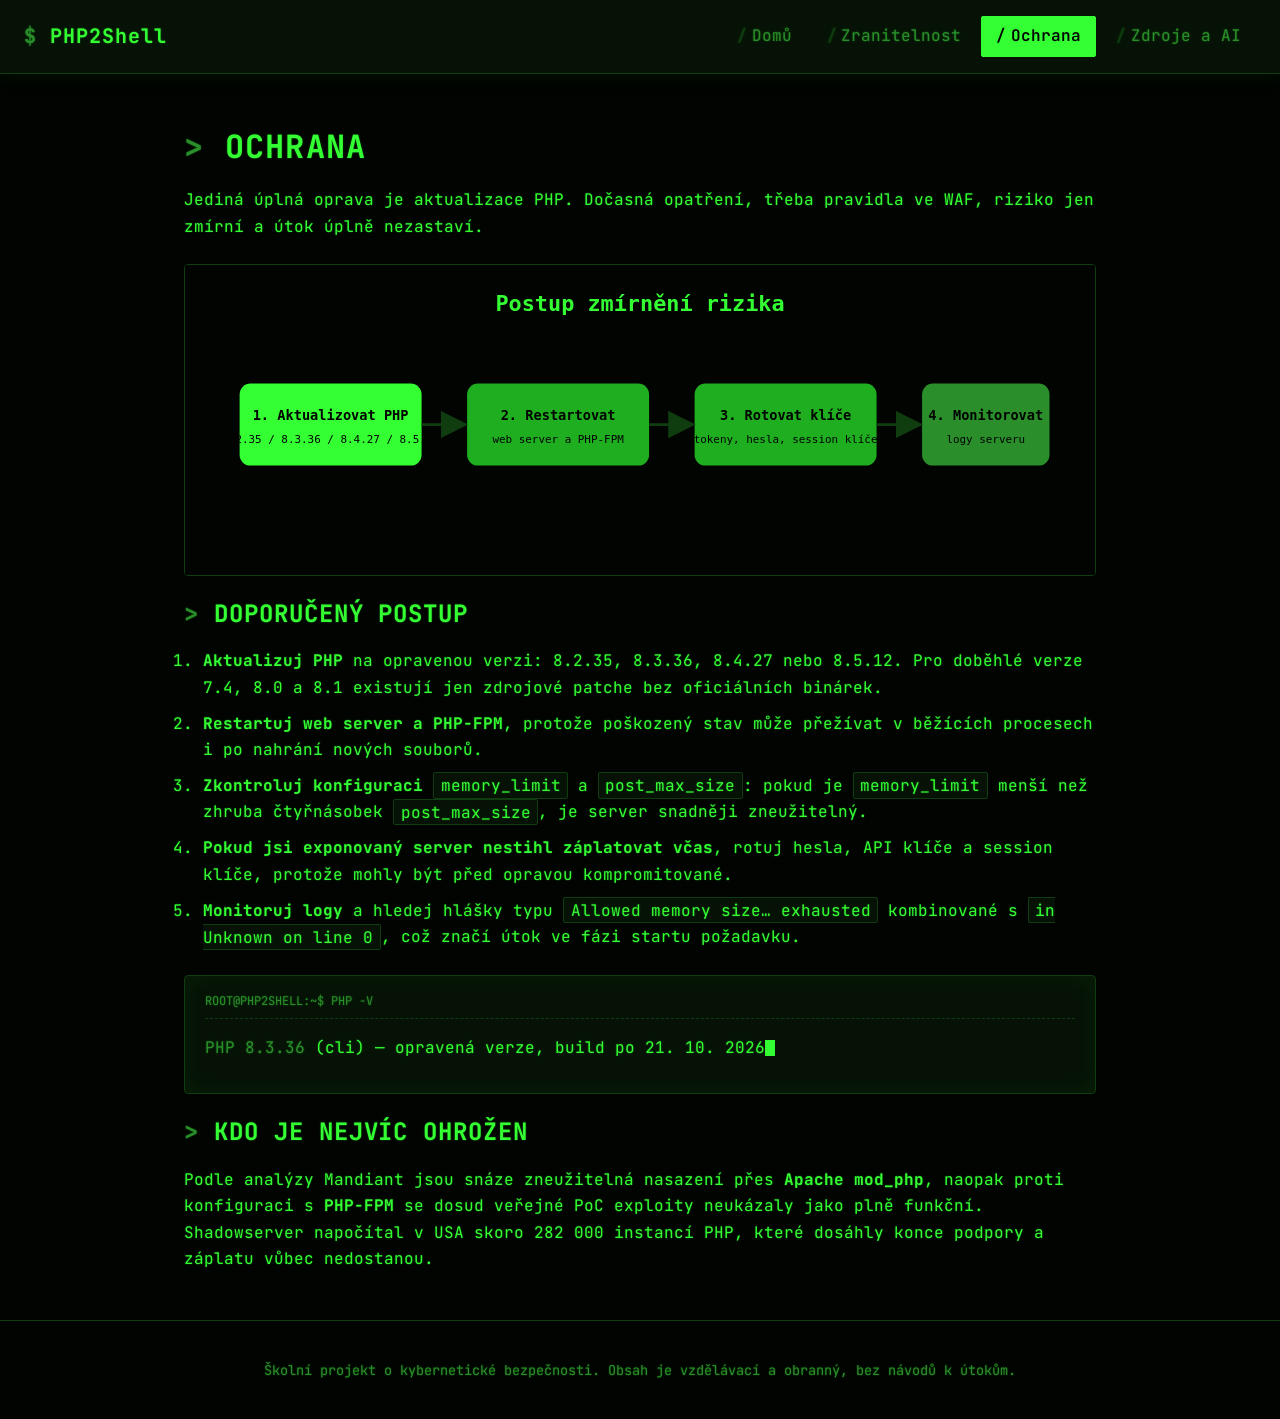
==== ochrana.html @ 237bc99f "Přidání favikony a oprava překlťpů a formulací Co-Authored-By: Claude Sonnet 5.5 <noreply@anthropic." ====
<!DOCTYPE html>
<html lang="cs">
<head>
    <meta charset="UTF-8">
    <meta name="viewport" content="width=device-width, initial-scale=1">
    <title>Ochrana | PHP2Shell</title>
    <meta name="description" content="Doporučené kroky ochrany před zranitelnostmi PHP2Shell (CVE-2026-109618, CVE-2026-109619).">
    <link rel="preconnect" href="https://fonts.googleapis.com">
    <link rel="preconnect" href="https://fonts.gstatic.com" crossorigin>
    <link href="https://fonts.googleapis.com/css2?family=JetBrains+Mono:wght@400;700;800&display=swap" rel="stylesheet">
    <link rel="icon" type="image/svg+xml" href="img/favicon.svg">
    <link rel="stylesheet" href="style.css">
</head>
<body>
    <header class="site-header">
        <a class="brand" href="index.html">PHP2Shell</a>
        <nav>
            <a href="index.html">Domů</a>
            <a href="zranitelnost.html">Zranitelnost</a>
            <a href="ochrana.html" class="active">Ochrana</a>
            <a href="zdroje.html">Zdroje a AI</a>
        </nav>
    </header>

    <main>
        <h1>Ochrana</h1>
        <p>Jediná úplná oprava je aktualizace PHP. Dočasná opatření, třeba pravidla ve WAF, riziko jen
        zmírní a útok úplně nezastaví.</p>

        <img src="img/mitigation.svg" alt="Schéma čtyř kroků ochrany: aktualizovat PHP, restartovat služby, rotovat klíče, monitorovat logy">

        <h2>Doporučený postup</h2>
        <ol class="steps">
            <li><strong>Aktualizuj PHP</strong> na opravenou verzi: 8.2.35, 8.3.36, 8.4.27 nebo 8.5.12.
            Pro doběhlé verze 7.4, 8.0 a 8.1 existují jen zdrojové patche bez oficiálních binárek.</li>
            <li><strong>Restartuj web server a PHP-FPM</strong>, protože poškozený stav může přežívat
            v běžících procesech i po nahrání nových souborů.</li>
            <li><strong>Zkontroluj konfiguraci</strong> <code>memory_limit</code> a <code>post_max_size</code>:
            pokud je <code>memory_limit</code> menší než zhruba čtyřnásobek <code>post_max_size</code>, je
            server snadněji zneužitelný.</li>
            <li><strong>Pokud jsi exponovaný server nestihl záplatovat včas</strong>, rotuj hesla, API klíče
            a session klíče, protože mohly být před opravou kompromitované.</li>
            <li><strong>Monitoruj logy</strong> a hledej hlášky typu <code>Allowed memory size… exhausted</code>
            kombinované s <code>in Unknown on line 0</code>, což značí útok ve fázi startu požadavku.</li>
        </ol>

        <div class="terminal">
            <div class="terminal-title">root@php2shell:~$ php -v</div>
            <p><span class="prompt">PHP 8.3.36</span> (cli) — opravená verze, build po 21. 10. 2026<span class="cursor"></span></p>
        </div>

        <h2>Kdo je nejvíc ohrožen</h2>
        <p>Podle analýzy Mandiant jsou snáze zneužitelná nasazení přes <strong>Apache mod_php</strong>, naopak
        proti konfiguraci s <strong>PHP-FPM</strong> se dosud veřejné PoC exploity neukázaly jako plně funkční.
        Shadowserver napočítal v USA skoro 282 000 instancí PHP, které dosáhly konce podpory a záplatu
        vůbec nedostanou.</p>
    </main>

    <footer class="site-footer">
        <p>Školní projekt o kybernetické bezpečnosti. Obsah je vzdělávací a obranný, bez návodů k útokům.</p>
    </footer>
</body>
</html>
---- style.css ----
:root {
    --bg: #010401;
    --panel: #061206;
    --line: #0f3d0f;
    --text: #33ff33;
    --text-dim: #1fae1f;
    --muted: #2a8f2a;
    --alert: #ff3333;
    --ok: #33ff33;
    --mono: "JetBrains Mono", "Fira Code", "Courier New", ui-monospace, Consolas, monospace;
}

* { box-sizing: border-box; }

body {
    margin: 0;
    background: var(--bg);
    color: var(--text);
    font-family: var(--mono);
    line-height: 1.65;
    text-shadow: 0 0 2px rgba(51, 255, 51, 0.35);
    background-image:
        repeating-linear-gradient(0deg, rgba(0, 0, 0, 0.15) 0px, rgba(0, 0, 0, 0.15) 1px, transparent 1px, transparent 3px);
}

h1, h2, h3 {
    line-height: 1.2;
    text-transform: uppercase;
    letter-spacing: 0.04em;
}

h1::before, h2::before, h3::before { content: "> "; color: var(--muted); }

a { color: var(--ok); text-decoration: underline; text-decoration-color: var(--line); }
a:hover { color: #ffffff; text-decoration-color: var(--ok); }

code {
    font-family: var(--mono);
    background: var(--panel);
    padding: 0.1em 0.4em;
    border-radius: 2px;
    border: 1px solid var(--line);
}

/* Hlavička a menu */
.site-header {
    display: flex;
    flex-wrap: wrap;
    align-items: center;
    justify-content: space-between;
    gap: 0.75rem;
    padding: 1rem 1.5rem;
    background: var(--panel);
    border-bottom: 1px solid var(--line);
    position: sticky;
    top: 0;
    z-index: 10;
    box-shadow: 0 0 20px rgba(51, 255, 51, 0.08);
}

.brand {
    font-family: var(--mono);
    font-weight: 700;
    font-size: 1.25rem;
    color: var(--ok);
    text-decoration: none;
    letter-spacing: 0.05em;
}

.brand::before { content: "$ "; color: var(--muted); }

.site-header nav { display: flex; flex-wrap: wrap; gap: 0.25rem; }

.site-header nav a {
    color: var(--muted);
    text-decoration: none;
    padding: 0.4rem 0.9rem;
    border: 1px solid transparent;
    border-radius: 2px;
}

.site-header nav a::before { content: "/"; color: var(--line); margin-right: 0.3em; }

.site-header nav a:hover { color: var(--text); border-color: var(--line); background: rgba(51, 255, 51, 0.06); }
.site-header nav a.active { color: #010401; background: var(--ok); font-weight: 600; border-color: var(--ok); }
.site-header nav a.active::before { color: #010401; }

main { max-width: 960px; margin: 0 auto; padding: 2rem 1.5rem; }

.site-footer {
    border-top: 1px solid var(--line);
    padding: 1.5rem;
    text-align: center;
    color: var(--muted);
    font-size: 0.85rem;
}

/* Terminálové prvky */
.terminal {
    background: var(--panel);
    border: 1px solid var(--line);
    border-radius: 4px;
    padding: 1rem 1.25rem;
    margin: 1.5rem 0;
    box-shadow: 0 0 25px rgba(51, 255, 51, 0.06) inset;
}

.terminal .prompt { color: var(--muted); }

.terminal-title {
    font-size: 0.75rem;
    color: var(--muted);
    border-bottom: 1px dashed var(--line);
    padding-bottom: 0.4rem;
    margin-bottom: 0.6rem;
    text-transform: uppercase;
}

.cursor {
    display: inline-block;
    width: 0.6em;
    height: 1em;
    background: var(--ok);
    animation: blink 1s steps(1) infinite;
    vertical-align: middle;
}

@keyframes blink { 50% { opacity: 0; } }

.card-grid {
    display: grid;
    grid-template-columns: repeat(auto-fit, minmax(220px, 1fr));
    gap: 1rem;
    margin: 1.5rem 0;
}

.card {
    background: var(--panel);
    border: 1px solid var(--line);
    border-radius: 4px;
    padding: 1rem;
}

.card h3 { margin-top: 0; font-size: 1rem; color: var(--ok); }

.tag {
    display: inline-block;
    font-size: 0.7rem;
    border: 1px solid var(--alert);
    color: var(--alert);
    padding: 0.1rem 0.5rem;
    border-radius: 2px;
    text-transform: uppercase;
    margin-bottom: 0.5rem;
}

table {
    width: 100%;
    border-collapse: collapse;
    margin: 1.5rem 0;
}

th, td {
    border: 1px solid var(--line);
    padding: 0.6rem 0.8rem;
    text-align: left;
}

th { background: var(--panel); color: var(--ok); }

img { max-width: 100%; border: 1px solid var(--line); border-radius: 4px; display: block; margin: 1.5rem 0; }

.steps { padding-left: 1.2rem; }
.steps li { margin-bottom: 0.6rem; }

blockquote {
    border-left: 3px solid var(--alert);
    margin: 1.5rem 0;
    padding: 0.5rem 1rem;
    color: var(--text-dim);
    background: var(--panel);
}
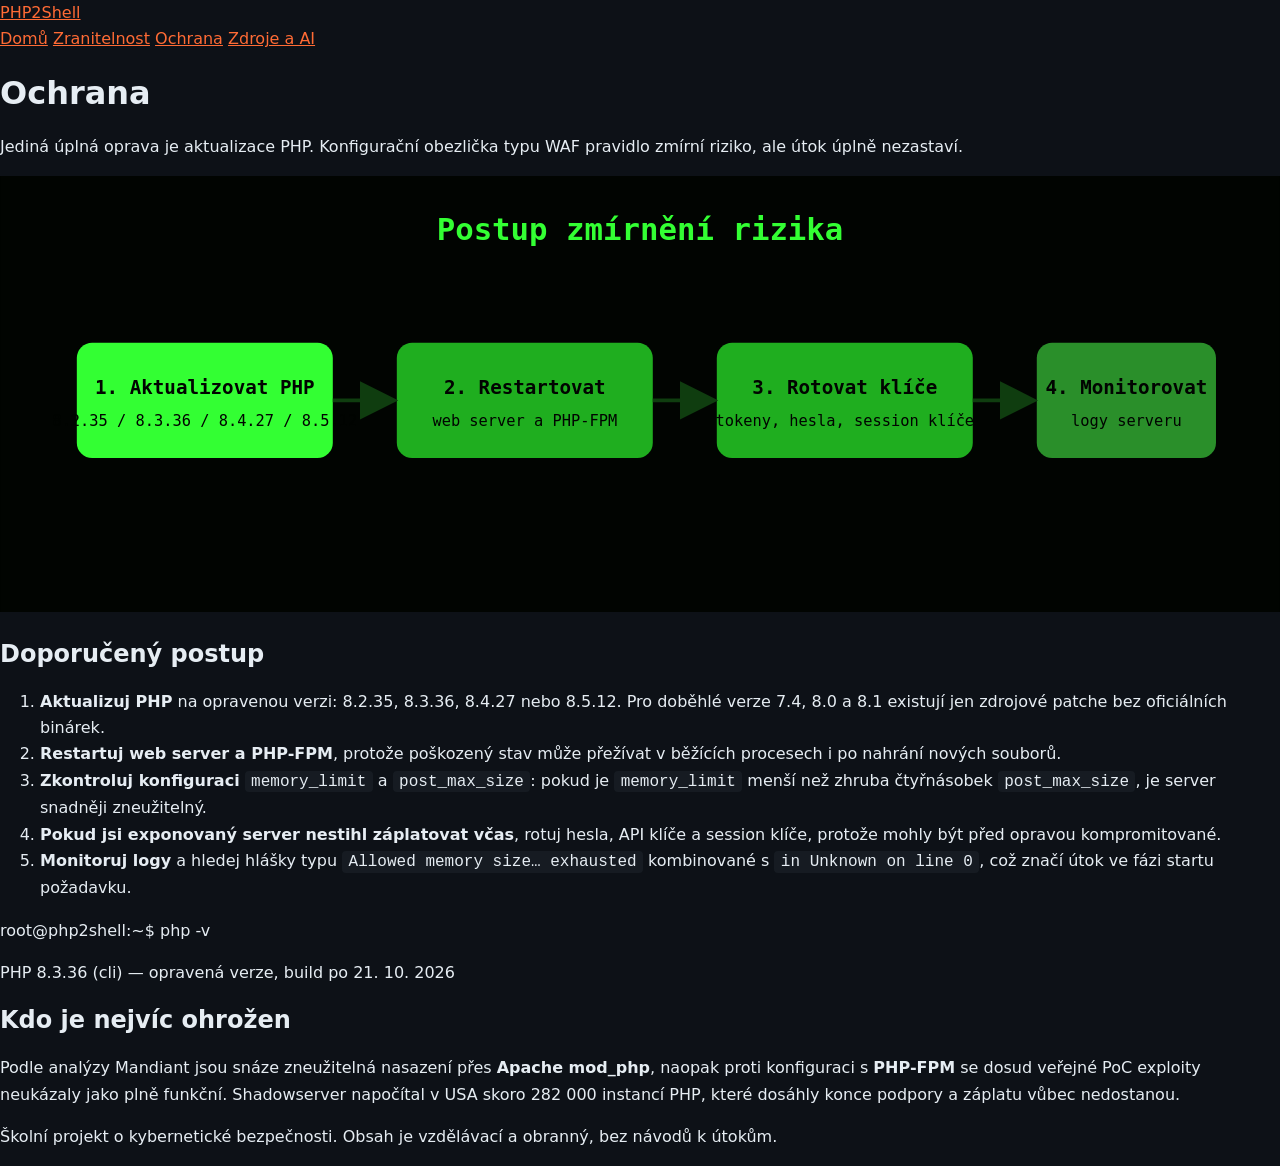
==== commit d635f14b: "Vytvoření podstránky Ochrana s doporučenými kroky zmírnění Co-Authored-By: Claude Sonnet 5.5 <norepl" ====
--- a/ochrana.html
+++ b/ochrana.html
@@ -8,7 +8,6 @@
     <link rel="preconnect" href="https://fonts.googleapis.com">
     <link rel="preconnect" href="https://fonts.gstatic.com" crossorigin>
     <link href="https://fonts.googleapis.com/css2?family=JetBrains+Mono:wght@400;700;800&display=swap" rel="stylesheet">
-    <link rel="icon" type="image/svg+xml" href="img/favicon.svg">
     <link rel="stylesheet" href="style.css">
 </head>
 <body>
@@ -24,8 +23,8 @@
 
     <main>
         <h1>Ochrana</h1>
-        <p>Jediná úplná oprava je aktualizace PHP. Dočasná opatření, třeba pravidla ve WAF, riziko jen
-        zmírní a útok úplně nezastaví.</p>
+        <p>Jediná úplná oprava je aktualizace PHP. Konfigurační obezlička typu WAF pravidlo zmírní riziko,
+        ale útok úplně nezastaví.</p>
 
         <img src="img/mitigation.svg" alt="Schéma čtyř kroků ochrany: aktualizovat PHP, restartovat služby, rotovat klíče, monitorovat logy">
 
--- a/style.css
+++ b/style.css
@@ -1,13 +1,12 @@
 :root {
-    --bg: #010401;
-    --panel: #061206;
-    --line: #0f3d0f;
-    --text: #33ff33;
-    --text-dim: #1fae1f;
-    --muted: #2a8f2a;
-    --alert: #ff3333;
-    --ok: #33ff33;
-    --mono: "JetBrains Mono", "Fira Code", "Courier New", ui-monospace, Consolas, monospace;
+    --bg: #0d1117;
+    --panel: #161b22;
+    --line: #2a313c;
+    --text: #e6edf3;
+    --muted: #9aa7b4;
+    --alert: #ff6b35;
+    --ok: #3fb950;
+    --mono: ui-monospace, "SF Mono", Consolas, "Liberation Mono", monospace;
 }
 
 * { box-sizing: border-box; }
@@ -16,167 +15,10 @@
     margin: 0;
     background: var(--bg);
     color: var(--text);
-    font-family: var(--mono);
+    font-family: system-ui, -apple-system, "Segoe UI", Roboto, sans-serif;
     line-height: 1.65;
-    text-shadow: 0 0 2px rgba(51, 255, 51, 0.35);
-    background-image:
-        repeating-linear-gradient(0deg, rgba(0, 0, 0, 0.15) 0px, rgba(0, 0, 0, 0.15) 1px, transparent 1px, transparent 3px);
 }
 
-h1, h2, h3 {
-    line-height: 1.2;
-    text-transform: uppercase;
-    letter-spacing: 0.04em;
-}
-
-h1::before, h2::before, h3::before { content: "> "; color: var(--muted); }
-
-a { color: var(--ok); text-decoration: underline; text-decoration-color: var(--line); }
-a:hover { color: #ffffff; text-decoration-color: var(--ok); }
-
-code {
-    font-family: var(--mono);
-    background: var(--panel);
-    padding: 0.1em 0.4em;
-    border-radius: 2px;
-    border: 1px solid var(--line);
-}
-
-/* Hlavička a menu */
-.site-header {
-    display: flex;
-    flex-wrap: wrap;
-    align-items: center;
-    justify-content: space-between;
-    gap: 0.75rem;
-    padding: 1rem 1.5rem;
-    background: var(--panel);
-    border-bottom: 1px solid var(--line);
-    position: sticky;
-    top: 0;
-    z-index: 10;
-    box-shadow: 0 0 20px rgba(51, 255, 51, 0.08);
-}
-
-.brand {
-    font-family: var(--mono);
-    font-weight: 700;
-    font-size: 1.25rem;
-    color: var(--ok);
-    text-decoration: none;
-    letter-spacing: 0.05em;
-}
-
-.brand::before { content: "$ "; color: var(--muted); }
-
-.site-header nav { display: flex; flex-wrap: wrap; gap: 0.25rem; }
-
-.site-header nav a {
-    color: var(--muted);
-    text-decoration: none;
-    padding: 0.4rem 0.9rem;
-    border: 1px solid transparent;
-    border-radius: 2px;
-}
-
-.site-header nav a::before { content: "/"; color: var(--line); margin-right: 0.3em; }
-
-.site-header nav a:hover { color: var(--text); border-color: var(--line); background: rgba(51, 255, 51, 0.06); }
-.site-header nav a.active { color: #010401; background: var(--ok); font-weight: 600; border-color: var(--ok); }
-.site-header nav a.active::before { color: #010401; }
-
-main { max-width: 960px; margin: 0 auto; padding: 2rem 1.5rem; }
-
-.site-footer {
-    border-top: 1px solid var(--line);
-    padding: 1.5rem;
-    text-align: center;
-    color: var(--muted);
-    font-size: 0.85rem;
-}
-
-/* Terminálové prvky */
-.terminal {
-    background: var(--panel);
-    border: 1px solid var(--line);
-    border-radius: 4px;
-    padding: 1rem 1.25rem;
-    margin: 1.5rem 0;
-    box-shadow: 0 0 25px rgba(51, 255, 51, 0.06) inset;
-}
-
-.terminal .prompt { color: var(--muted); }
-
-.terminal-title {
-    font-size: 0.75rem;
-    color: var(--muted);
-    border-bottom: 1px dashed var(--line);
-    padding-bottom: 0.4rem;
-    margin-bottom: 0.6rem;
-    text-transform: uppercase;
-}
-
-.cursor {
-    display: inline-block;
-    width: 0.6em;
-    height: 1em;
-    background: var(--ok);
-    animation: blink 1s steps(1) infinite;
-    vertical-align: middle;
-}
-
-@keyframes blink { 50% { opacity: 0; } }
-
-.card-grid {
-    display: grid;
-    grid-template-columns: repeat(auto-fit, minmax(220px, 1fr));
-    gap: 1rem;
-    margin: 1.5rem 0;
-}
-
-.card {
-    background: var(--panel);
-    border: 1px solid var(--line);
-    border-radius: 4px;
-    padding: 1rem;
-}
-
-.card h3 { margin-top: 0; font-size: 1rem; color: var(--ok); }
-
-.tag {
-    display: inline-block;
-    font-size: 0.7rem;
-    border: 1px solid var(--alert);
-    color: var(--alert);
-    padding: 0.1rem 0.5rem;
-    border-radius: 2px;
-    text-transform: uppercase;
-    margin-bottom: 0.5rem;
-}
-
-table {
-    width: 100%;
-    border-collapse: collapse;
-    margin: 1.5rem 0;
-}
-
-th, td {
-    border: 1px solid var(--line);
-    padding: 0.6rem 0.8rem;
-    text-align: left;
-}
-
-th { background: var(--panel); color: var(--ok); }
-
-img { max-width: 100%; border: 1px solid var(--line); border-radius: 4px; display: block; margin: 1.5rem 0; }
-
-.steps { padding-left: 1.2rem; }
-.steps li { margin-bottom: 0.6rem; }
-
-blockquote {
-    border-left: 3px solid var(--alert);
-    margin: 1.5rem 0;
-    padding: 0.5rem 1rem;
-    color: var(--text-dim);
-    background: var(--panel);
-}
+h1, h2, h3 { line-height: 1.2; }
+a { color: var(--alert); }
+code { font-family: var(--mono); background: var(--panel); padding: 0.1em 0.4em; border-radius: 4px; }
